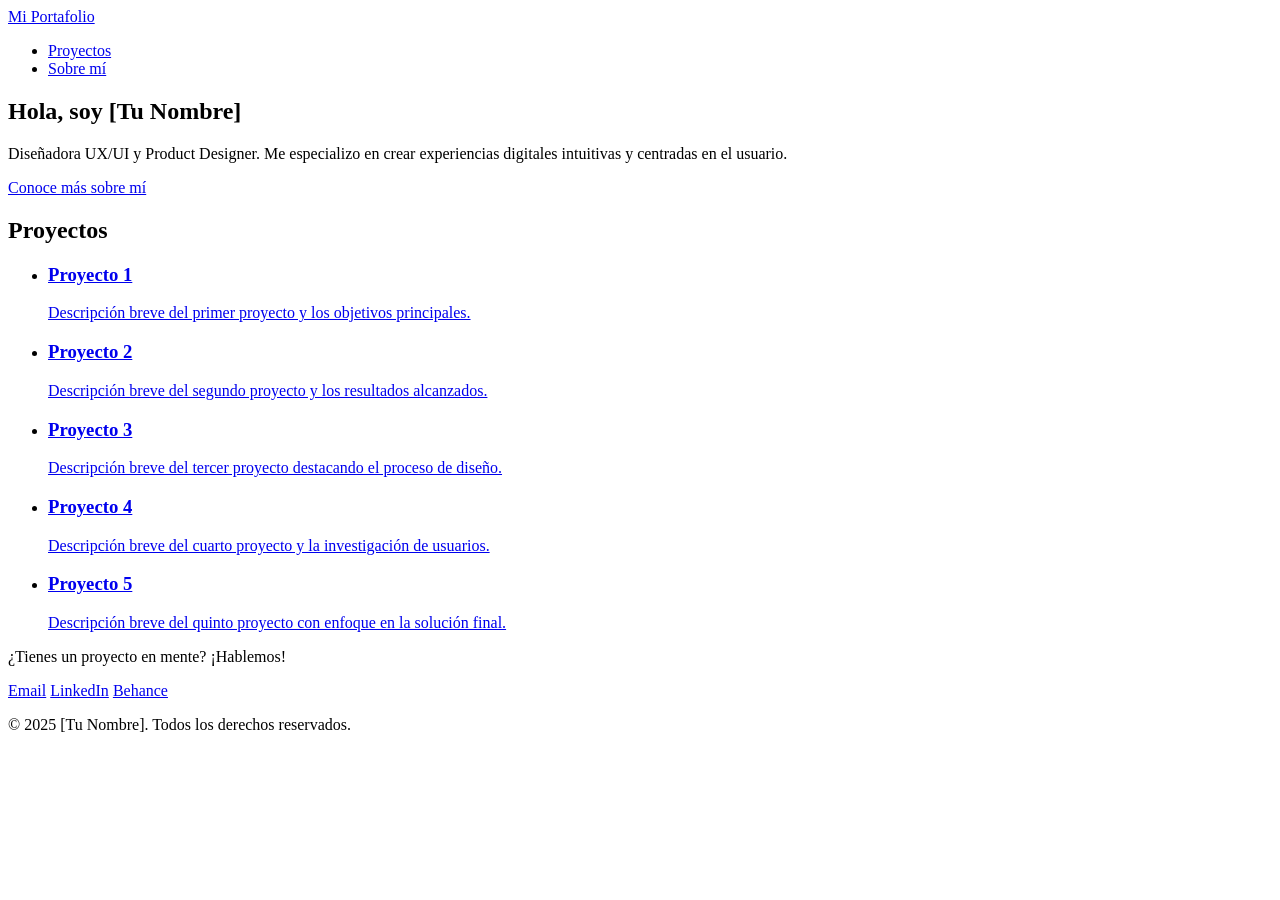
==== index.html @ 1802386d "Add files via upload" ====
<!DOCTYPE html>
<html lang="es">
<head>
  <meta charset="UTF-8">
  <meta name="viewport" content="width=device-width, initial-scale=1.0">
  <meta name="description" content="Portafolio de diseñadora UX/UI y Product Designer">
  <title>Portafolio | UX/UI Designer</title>
  <link rel="stylesheet" href="css/main.css">
</head>
<body>
  <header class="header">
    <div class="header__inner">
      <a href="index.html" class="header__logo">Mi Portafolio</a>
      <nav>
        <ul class="nav__list">
          <li><a href="index.html" class="nav__link nav__link--active">Proyectos</a></li>
          <li><a href="sobre-mi.html" class="nav__link">Sobre mí</a></li>
        </ul>
      </nav>
    </div>
  </header>

  <main>
    <section class="hero">
      <h1 class="hero__title">Hola, soy [Tu Nombre]</h1>
      <p class="hero__subtitle">
        Diseñadora UX/UI y Product Designer. Me especializo en crear experiencias digitales intuitivas y centradas en el usuario.
      </p>
      <div class="hero__cta">
        <a href="sobre-mi.html" class="btn btn--primary">Conoce más sobre mí</a>
      </div>
    </section>

    <section class="project-grid">
      <h2 class="project-grid__title">Proyectos</h2>
      <ul class="project-grid__list">
        <li class="project-grid__item">
          <a href="proyecto-1.html">
            <article class="card">
              <div class="card__image">
                <img src="assets/images/proyecto-1.jpg" alt="Proyecto 1" onerror="this.style.display='none'">
              </div>
              <div class="card__content">
                <h3 class="card__title">Proyecto 1</h3>
                <p class="card__description">Descripción breve del primer proyecto y los objetivos principales.</p>
              </div>
            </article>
          </a>
        </li>
        <li class="project-grid__item">
          <a href="proyecto-2.html">
            <article class="card">
              <div class="card__image">
                <img src="assets/images/proyecto-2.jpg" alt="Proyecto 2" onerror="this.style.display='none'">
              </div>
              <div class="card__content">
                <h3 class="card__title">Proyecto 2</h3>
                <p class="card__description">Descripción breve del segundo proyecto y los resultados alcanzados.</p>
              </div>
            </article>
          </a>
        </li>
        <li class="project-grid__item">
          <a href="proyecto-3.html">
            <article class="card">
              <div class="card__image">
                <img src="assets/images/proyecto-3.jpg" alt="Proyecto 3" onerror="this.style.display='none'">
              </div>
              <div class="card__content">
                <h3 class="card__title">Proyecto 3</h3>
                <p class="card__description">Descripción breve del tercer proyecto destacando el proceso de diseño.</p>
              </div>
            </article>
          </a>
        </li>
        <li class="project-grid__item">
          <a href="proyecto-4.html">
            <article class="card">
              <div class="card__image">
                <img src="assets/images/proyecto-4.jpg" alt="Proyecto 4" onerror="this.style.display='none'">
              </div>
              <div class="card__content">
                <h3 class="card__title">Proyecto 4</h3>
                <p class="card__description">Descripción breve del cuarto proyecto y la investigación de usuarios.</p>
              </div>
            </article>
          </a>
        </li>
        <li class="project-grid__item">
          <a href="proyecto-5.html">
            <article class="card">
              <div class="card__image">
                <img src="assets/images/proyecto-5.jpg" alt="Proyecto 5" onerror="this.style.display='none'">
              </div>
              <div class="card__content">
                <h3 class="card__title">Proyecto 5</h3>
                <p class="card__description">Descripción breve del quinto proyecto con enfoque en la solución final.</p>
              </div>
            </article>
          </a>
        </li>
      </ul>
    </section>
  </main>

  <footer class="footer">
    <div class="footer__inner">
      <p class="footer__text">¿Tienes un proyecto en mente? ¡Hablemos!</p>
      <div class="footer__links">
        <a href="mailto:hola@ejemplo.com" class="footer__link">Email</a>
        <a href="https://linkedin.com" target="_blank" rel="noopener noreferrer" class="footer__link">LinkedIn</a>
        <a href="https://behance.net" target="_blank" rel="noopener noreferrer" class="footer__link">Behance</a>
      </div>
      <p class="footer__copyright">© 2025 [Tu Nombre]. Todos los derechos reservados.</p>
    </div>
  </footer>

  <script src="https://unpkg.com/lucide@latest/dist/umd/lucide.min.js"></script>
  <script>lucide.createIcons();</script>
</body>
</html>
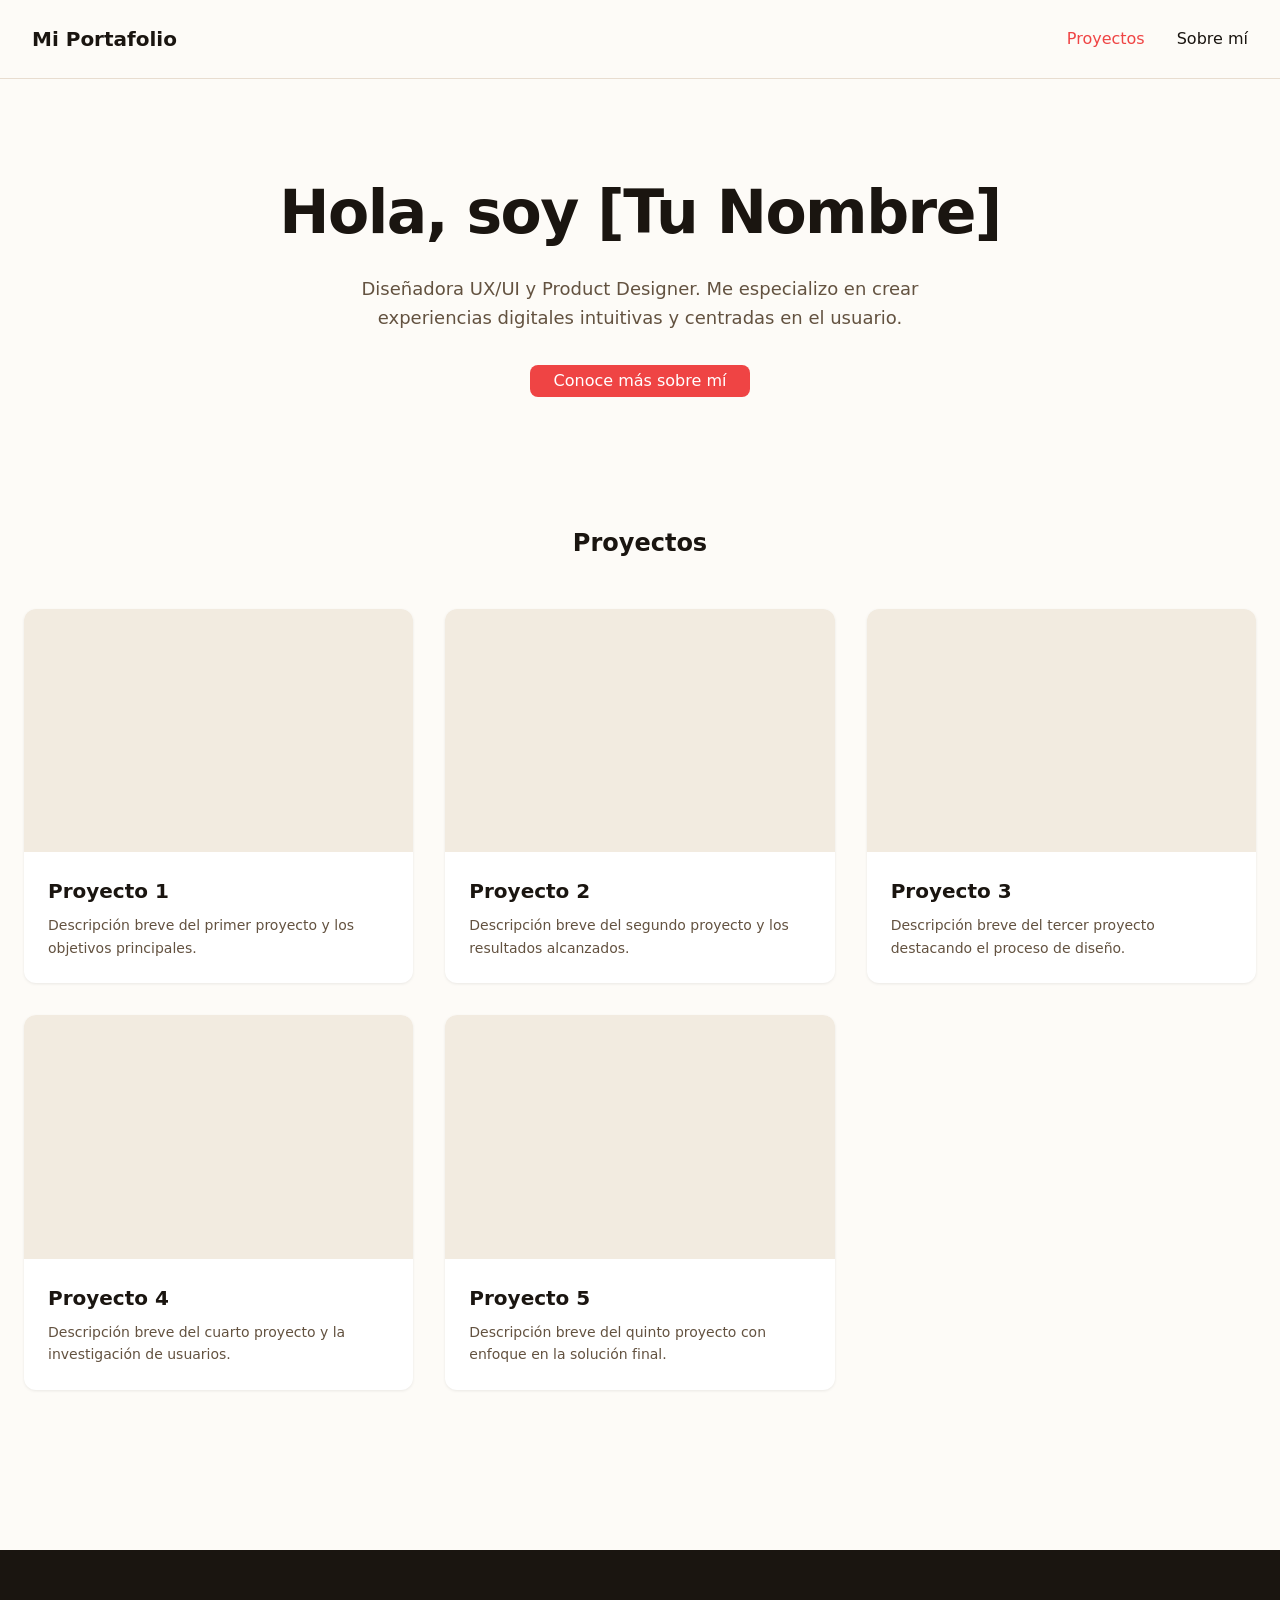
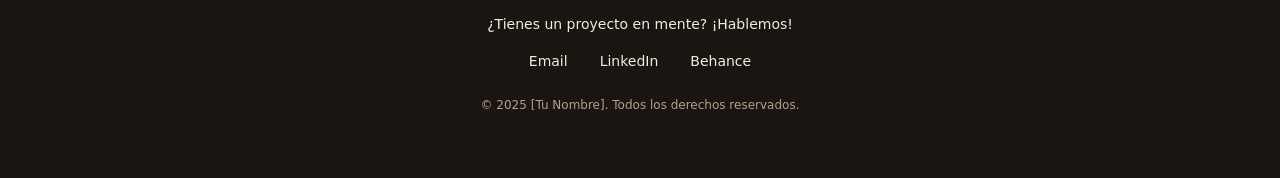
==== commit 9899373d: "arreglo de estilos" ====
--- a/index.html
+++ b/index.html
@@ -5,6 +5,18 @@
   <meta name="viewport" content="width=device-width, initial-scale=1.0">
   <meta name="description" content="Portafolio de diseñadora UX/UI y Product Designer">
   <title>Portafolio | UX/UI Designer</title>
+  <link rel="stylesheet" href="css/tokens/colors.css">
+  <link rel="stylesheet" href="css/tokens/typography.css">
+  <link rel="stylesheet" href="css/tokens/spacing.css">
+  <link rel="stylesheet" href="css/atoms/buttons.css">
+  <link rel="stylesheet" href="css/atoms/links.css">
+  <link rel="stylesheet" href="css/atoms/icons.css">
+  <link rel="stylesheet" href="css/molecules/card.css">
+  <link rel="stylesheet" href="css/molecules/navigation.css">
+  <link rel="stylesheet" href="css/molecules/hero.css">
+  <link rel="stylesheet" href="css/organisms/header.css">
+  <link rel="stylesheet" href="css/organisms/footer.css">
+  <link rel="stylesheet" href="css/organisms/project-grid.css">
   <link rel="stylesheet" href="css/main.css">
 </head>
 <body>
--- a/css/tokens/colors.css
+++ b/css/tokens/colors.css
@@ -0,0 +1,61 @@
+/**
+ * Tokens de colores
+ * Sistema de diseño: crema, cafés, rojo acento
+ */
+
+:root {
+  /* Crema */
+  --color-cream-50: #fdfbf7;
+  --color-cream-100: #f9f5ed;
+  --color-cream-200: #f2ebe0;
+  --color-cream-300: #e8ddd0;
+  --color-cream-400: #ddcebe;
+
+  /* Cafés */
+  --color-brown-50: #f5f0ea;
+  --color-brown-100: #e8dfd4;
+  --color-brown-200: #d4c4b0;
+  --color-brown-300: #b8a088;
+  --color-brown-400: #9a8268;
+  --color-brown-500: #7d6852;
+  --color-brown-600: #635240;
+  --color-brown-700: #4a3d30;
+  --color-brown-800: #322920;
+  --color-brown-900: #1a1510;
+
+  /* Rojo acento */
+  --color-red-50: #fdf2f2;
+  --color-red-100: #fde8e8;
+  --color-red-200: #fbd5d5;
+  --color-red-300: #f8b4b4;
+  --color-red-400: #f87171;
+  --color-red-500: #ef4444;
+  --color-red-600: #dc2626;
+  --color-red-700: #b91c1c;
+  --color-red-800: #991b1b;
+  --color-red-900: #7f1d1d;
+
+  /* Neutros */
+  --color-white: #ffffff;
+  --color-black: #0a0a0a;
+  --color-gray-100: #f5f5f5;
+  --color-gray-200: #e5e5e5;
+  --color-gray-300: #d4d4d4;
+  --color-gray-400: #a3a3a3;
+  --color-gray-500: #737373;
+  --color-gray-600: #525252;
+  --color-gray-700: #404040;
+  --color-gray-800: #262626;
+  --color-gray-900: #171717;
+
+  /* Semánticos */
+  --color-bg-primary: var(--color-cream-50);
+  --color-bg-secondary: var(--color-cream-100);
+  --color-bg-card: var(--color-white);
+  --color-text-primary: var(--color-brown-900);
+  --color-text-secondary: var(--color-brown-600);
+  --color-text-muted: var(--color-gray-500);
+  --color-accent: var(--color-red-500);
+  --color-accent-hover: var(--color-red-600);
+  --color-accent-light: var(--color-red-50);
+}
--- a/css/tokens/typography.css
+++ b/css/tokens/typography.css
@@ -0,0 +1,37 @@
+/**
+ * Tokens de tipografía
+ */
+
+:root {
+  /* Familias */
+  --font-family-sans: system-ui, -apple-system, BlinkMacSystemFont, "Segoe UI", Roboto, "Helvetica Neue", Arial, sans-serif;
+  --font-family-serif: Georgia, Cambria, "Times New Roman", Times, serif;
+
+  /* Tamaños */
+  --font-size-xs: 0.75rem;   /* 12px */
+  --font-size-sm: 0.875rem;  /* 14px */
+  --font-size-base: 1rem;    /* 16px */
+  --font-size-lg: 1.125rem;  /* 18px */
+  --font-size-xl: 1.25rem;   /* 20px */
+  --font-size-2xl: 1.5rem;   /* 24px */
+  --font-size-3xl: 1.875rem; /* 30px */
+  --font-size-4xl: 2.25rem;  /* 36px */
+  --font-size-5xl: 3rem;     /* 48px */
+  --font-size-6xl: 3.75rem;  /* 60px */
+
+  /* Pesos */
+  --font-weight-regular: 400;
+  --font-weight-medium: 500;
+  --font-weight-semibold: 600;
+  --font-weight-bold: 700;
+
+  /* Alturas de línea */
+  --line-height-tight: 1.25;
+  --line-height-normal: 1.5;
+  --line-height-relaxed: 1.625;
+
+  /* Tracking */
+  --letter-spacing-tight: -0.025em;
+  --letter-spacing-normal: 0;
+  --letter-spacing-wide: 0.025em;
+}
--- a/css/tokens/spacing.css
+++ b/css/tokens/spacing.css
@@ -0,0 +1,32 @@
+/**
+ * Tokens de espaciado y breakpoints
+ */
+
+:root {
+  /* Escala de espaciado */
+  --spacing-xs: 0.25rem;   /* 4px */
+  --spacing-sm: 0.5rem;    /* 8px */
+  --spacing-md: 1rem;      /* 16px */
+  --spacing-lg: 1.5rem;    /* 24px */
+  --spacing-xl: 2rem;      /* 32px */
+  --spacing-2xl: 3rem;     /* 48px */
+  --spacing-3xl: 4rem;     /* 64px */
+  --spacing-4xl: 6rem;     /* 96px */
+  --spacing-5xl: 8rem;     /* 128px */
+
+  /* Breakpoints (para uso en media queries) */
+  --breakpoint-sm: 640px;
+  --breakpoint-md: 768px;
+  --breakpoint-lg: 1024px;
+  --breakpoint-xl: 1280px;
+
+  /* Card min width - usadas en grid de proyectos */
+  --card-min-width: 300px;
+
+  /* Bordes */
+  --radius-sm: 4px;
+  --radius-md: 8px;
+  --radius-lg: 12px;
+  --radius-xl: 16px;
+  --radius-full: 9999px;
+}
--- a/css/atoms/buttons.css
+++ b/css/atoms/buttons.css
@@ -0,0 +1,47 @@
+/**
+ * Atoms - Botones
+ */
+
+.btn {
+  display: inline-flex;
+  align-items: center;
+  justify-content: center;
+  gap: var(--spacing-sm);
+  padding: var(--spacing-sm) var(--spacing-lg);
+  font-family: inherit;
+  font-size: var(--font-size-base);
+  font-weight: var(--font-weight-medium);
+  line-height: 1;
+  text-decoration: none;
+  border: none;
+  border-radius: var(--radius-md);
+  cursor: pointer;
+  transition: background-color 0.2s, color 0.2s;
+}
+
+.btn--primary {
+  background-color: var(--color-accent);
+  color: var(--color-white);
+}
+
+.btn--primary:hover {
+  background-color: var(--color-accent-hover);
+}
+
+.btn--secondary {
+  background-color: var(--color-brown-600);
+  color: var(--color-white);
+}
+
+.btn--secondary:hover {
+  background-color: var(--color-brown-700);
+}
+
+.btn--text {
+  background-color: transparent;
+  color: var(--color-accent);
+}
+
+.btn--text:hover {
+  background-color: var(--color-accent-light);
+}
--- a/css/atoms/links.css
+++ b/css/atoms/links.css
@@ -0,0 +1,22 @@
+/**
+ * Atoms - Enlaces
+ */
+
+.link {
+  color: var(--color-accent);
+  text-decoration: none;
+  transition: color 0.2s, text-decoration 0.2s;
+}
+
+.link:hover {
+  color: var(--color-accent-hover);
+  text-decoration: underline;
+}
+
+.link--muted {
+  color: var(--color-text-secondary);
+}
+
+.link--muted:hover {
+  color: var(--color-text-primary);
+}
--- a/css/atoms/icons.css
+++ b/css/atoms/icons.css
@@ -0,0 +1,30 @@
+/**
+ * Atoms - Iconos Lucide
+ */
+
+.icon {
+  display: inline-flex;
+  align-items: center;
+  justify-content: center;
+  flex-shrink: 0;
+}
+
+.icon--sm {
+  width: 1rem;
+  height: 1rem;
+}
+
+.icon--md {
+  width: 1.25rem;
+  height: 1.25rem;
+}
+
+.icon--lg {
+  width: 1.5rem;
+  height: 1.5rem;
+}
+
+.icon--xl {
+  width: 2rem;
+  height: 2rem;
+}
--- a/css/molecules/card.css
+++ b/css/molecules/card.css
@@ -0,0 +1,46 @@
+/**
+ * Molecules - Card de proyecto
+ * Ancho mínimo: 300px (--card-min-width), crece para llenar el espacio del grid.
+ */
+
+.card {
+  min-width: var(--card-min-width);
+  background-color: var(--color-bg-card);
+  border-radius: var(--radius-lg);
+  overflow: hidden;
+  box-shadow: 0 1px 3px rgba(0, 0, 0, 0.08);
+  transition: box-shadow 0.2s, transform 0.2s;
+}
+
+.card:hover {
+  box-shadow: 0 4px 12px rgba(0, 0, 0, 0.1);
+  transform: translateY(-2px);
+}
+
+.card__image {
+  aspect-ratio: 16 / 10;
+  background-color: var(--color-cream-200);
+  overflow: hidden;
+}
+
+.card__image img {
+  width: 100%;
+  height: 100%;
+  object-fit: cover;
+}
+
+.card__content {
+  padding: var(--spacing-lg);
+}
+
+.card__title {
+  font-size: var(--font-size-xl);
+  font-weight: var(--font-weight-semibold);
+  margin-bottom: var(--spacing-sm);
+}
+
+.card__description {
+  font-size: var(--font-size-sm);
+  color: var(--color-text-secondary);
+  line-height: var(--line-height-relaxed);
+}
--- a/css/molecules/navigation.css
+++ b/css/molecules/navigation.css
@@ -0,0 +1,23 @@
+/**
+ * Molecules - Navegación
+ */
+
+.nav__list {
+  display: flex;
+  align-items: center;
+  gap: var(--spacing-xl);
+  list-style: none;
+}
+
+.nav__link {
+  font-size: var(--font-size-base);
+  font-weight: var(--font-weight-medium);
+  color: var(--color-text-primary);
+  text-decoration: none;
+  transition: color 0.2s;
+}
+
+.nav__link:hover,
+.nav__link--active {
+  color: var(--color-accent);
+}
--- a/css/molecules/hero.css
+++ b/css/molecules/hero.css
@@ -0,0 +1,34 @@
+/**
+ * Molecules - Hero
+ */
+
+.hero {
+  padding: var(--spacing-4xl) 0 var(--spacing-3xl);
+  text-align: center;
+}
+
+.hero__title {
+  font-size: var(--font-size-5xl);
+  font-weight: var(--font-weight-bold);
+  line-height: var(--line-height-tight);
+  letter-spacing: var(--letter-spacing-tight);
+  margin-bottom: var(--spacing-lg);
+}
+
+.hero__subtitle {
+  font-size: var(--font-size-lg);
+  color: var(--color-text-secondary);
+  max-width: 36rem;
+  margin: 0 auto var(--spacing-xl);
+  line-height: var(--line-height-relaxed);
+}
+
+.hero__cta {
+  margin-top: var(--spacing-lg);
+}
+
+@media (min-width: 768px) {
+  .hero__title {
+    font-size: var(--font-size-6xl);
+  }
+}
--- a/css/organisms/header.css
+++ b/css/organisms/header.css
@@ -0,0 +1,37 @@
+/**
+ * Organisms - Header
+ */
+
+.header {
+  position: sticky;
+  top: 0;
+  z-index: 100;
+  background-color: var(--color-bg-primary);
+  border-bottom: 1px solid var(--color-cream-300);
+}
+
+.header__inner {
+  display: flex;
+  align-items: center;
+  justify-content: space-between;
+  padding: var(--spacing-md) var(--spacing-lg);
+  max-width: var(--breakpoint-xl, 1280px);
+  margin: 0 auto;
+}
+
+.header__logo {
+  font-size: var(--font-size-xl);
+  font-weight: var(--font-weight-bold);
+  color: var(--color-text-primary);
+  text-decoration: none;
+}
+
+.header__logo:hover {
+  color: var(--color-accent);
+}
+
+@media (min-width: 768px) {
+  .header__inner {
+    padding: var(--spacing-lg) var(--spacing-xl);
+  }
+}
--- a/css/organisms/footer.css
+++ b/css/organisms/footer.css
@@ -0,0 +1,45 @@
+/**
+ * Organisms - Footer
+ */
+
+.footer {
+  background-color: var(--color-brown-900);
+  color: var(--color-cream-100);
+  padding: var(--spacing-3xl) var(--spacing-lg);
+  margin-top: var(--spacing-4xl);
+}
+
+.footer__inner {
+  max-width: var(--breakpoint-xl, 1280px);
+  margin: 0 auto;
+  text-align: center;
+}
+
+.footer__text {
+  font-size: var(--font-size-sm);
+  color: var(--color-cream-200);
+  margin-bottom: var(--spacing-md);
+}
+
+.footer__links {
+  display: flex;
+  justify-content: center;
+  gap: var(--spacing-xl);
+  margin-bottom: var(--spacing-lg);
+}
+
+.footer__link {
+  color: var(--color-cream-200);
+  text-decoration: none;
+  font-size: var(--font-size-sm);
+  transition: color 0.2s;
+}
+
+.footer__link:hover {
+  color: var(--color-white);
+}
+
+.footer__copyright {
+  font-size: var(--font-size-xs);
+  color: var(--color-brown-300);
+}
--- a/css/organisms/project-grid.css
+++ b/css/organisms/project-grid.css
@@ -0,0 +1,51 @@
+/**
+ * Organisms - Grid de proyectos
+ * Grid responsiva: 1 columna en móvil, 2 en tablet, 3 en desktop.
+ * Cada card ocupa un slot de la grid.
+ */
+
+.project-grid {
+  padding: var(--spacing-3xl) var(--spacing-lg);
+}
+
+.project-grid__title {
+  font-size: var(--font-size-2xl);
+  font-weight: var(--font-weight-semibold);
+  text-align: center;
+  margin-bottom: var(--spacing-2xl);
+}
+
+.project-grid__list {
+  display: grid;
+  grid-template-columns: 1fr; /* 1 columna por defecto (móvil) */
+  gap: var(--spacing-xl);
+  max-width: var(--breakpoint-xl, 1280px);
+  margin: 0 auto;
+  list-style: none;
+}
+
+.project-grid__item {
+  min-width: 0; /* permite que el contenido se comprima dentro del grid */
+}
+
+.project-grid__item a {
+  text-decoration: none;
+  color: inherit;
+  display: block;
+  height: 100%;
+}
+
+/* Tablet: 2 columnas */
+@media (min-width: 640px) {
+  .project-grid__list {
+    grid-template-columns: repeat(2, 1fr);
+  }
+}
+
+/* Desktop: 3 columnas */
+@media (min-width: 1024px) {
+  .project-grid__list {
+    grid-template-columns: repeat(3, 1fr);
+    gap: var(--spacing-xl);
+  }
+}
--- a/css/main.css
+++ b/css/main.css
@@ -0,0 +1,32 @@
+/**
+ * Portafolio UX/UI - Reset y estilos base
+ * Los demás CSS se cargan por <link> en el HTML para evitar fallos con file:// y @import
+ */
+
+/* Reset base */
+*,
+*::before,
+*::after {
+  box-sizing: border-box;
+  margin: 0;
+  padding: 0;
+}
+
+html {
+  scroll-behavior: smooth;
+}
+
+body {
+  font-family: var(--font-family-sans);
+  font-size: var(--font-size-base);
+  line-height: var(--line-height-normal);
+  color: var(--color-text-primary);
+  background-color: var(--color-bg-primary);
+  -webkit-font-smoothing: antialiased;
+}
+
+img {
+  max-width: 100%;
+  height: auto;
+  display: block;
+}
